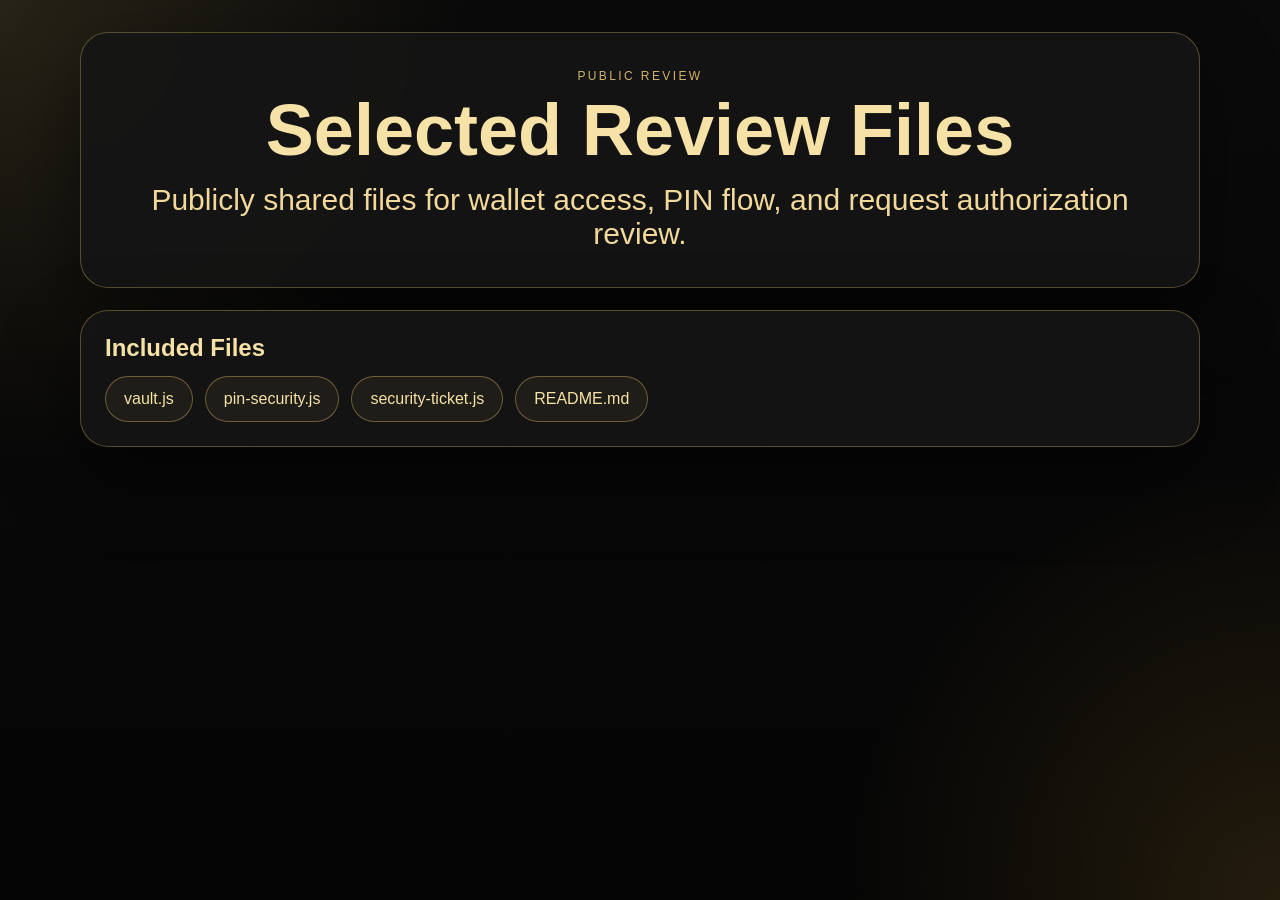
==== review/index.html @ d6dc3571 "Add files via upload Publish H-Cash Wallet v0.3.1 public page" ====
<!doctype html>
<html lang="en">
  <head>
    <meta charset="utf-8" />
    <meta name="viewport" content="width=device-width, initial-scale=1" />
    <title>H-Cash Wallet Review Files</title>
    <link rel="stylesheet" href="../styles.css" />
  </head>
  <body>
    <main class="page-shell">
      <section class="hero-card">
        <p class="eyebrow">Public Review</p>
        <h1>Selected Review Files</h1>
        <p class="hero-copy">
          Publicly shared files for wallet access, PIN flow, and request authorization review.
        </p>
      </section>

      <section class="info-card info-card--wide">
        <h2>Included Files</h2>
        <div class="inline-links">
          <a href="./vault.js">vault.js</a>
          <a href="./pin-security.js">pin-security.js</a>
          <a href="./security-ticket.js">security-ticket.js</a>
          <a href="./README.md">README.md</a>
        </div>
      </section>
    </main>
  </body>
</html>
---- styles.css ----
:root {
  --bg: #060606;
  --panel: rgba(21, 21, 21, 0.92);
  --panel-border: rgba(220, 183, 98, 0.35);
  --text: #f6e1a6;
  --muted: #d1b26a;
  --line: rgba(255, 226, 154, 0.12);
  --shadow: 0 30px 80px rgba(0, 0, 0, 0.45);
}

* {
  box-sizing: border-box;
}

body {
  margin: 0;
  min-height: 100vh;
  font-family: "Segoe UI", Tahoma, Geneva, Verdana, sans-serif;
  color: var(--text);
  background:
    radial-gradient(circle at top left, rgba(255, 215, 120, 0.12), transparent 30%),
    radial-gradient(circle at bottom right, rgba(255, 190, 70, 0.12), transparent 28%),
    linear-gradient(180deg, #0a0a0a 0%, #050505 100%);
}

.page-shell {
  width: min(1120px, calc(100% - 32px));
  margin: 0 auto;
  padding: 32px 0 56px;
}

.hero-card,
.info-card {
  background: var(--panel);
  border: 1px solid var(--panel-border);
  border-radius: 28px;
  box-shadow: var(--shadow);
  backdrop-filter: blur(10px);
}

.hero-card {
  padding: 36px 32px;
  text-align: center;
}

.eyebrow {
  margin: 0 0 10px;
  font-size: 12px;
  letter-spacing: 0.2em;
  text-transform: uppercase;
  color: var(--muted);
}

h1,
h2 {
  margin: 0;
  line-height: 1.05;
}

h1 {
  font-size: clamp(42px, 7vw, 72px);
  font-weight: 800;
}

h2 {
  font-size: 24px;
  margin-bottom: 16px;
}

.hero-copy {
  margin: 14px auto 0;
  font-size: clamp(20px, 2.6vw, 30px);
  color: #f2d89a;
}

.hero-actions,
.inline-links {
  display: flex;
  flex-wrap: wrap;
  gap: 12px;
}

.hero-actions {
  justify-content: center;
  margin-top: 24px;
}

.button,
.inline-links a {
  display: inline-flex;
  align-items: center;
  justify-content: center;
  min-height: 46px;
  padding: 0 18px;
  border-radius: 999px;
  border: 1px solid rgba(231, 190, 102, 0.4);
  color: var(--text);
  text-decoration: none;
  background: rgba(255, 215, 120, 0.05);
}

.button--primary {
  background: linear-gradient(135deg, #f3d47d, #c99a33);
  color: #18140a;
  font-weight: 700;
}

.section-grid {
  display: grid;
  grid-template-columns: repeat(2, minmax(0, 1fr));
  gap: 20px;
  margin-top: 22px;
}

.info-card {
  padding: 24px;
}

.info-card ul {
  margin: 0;
  padding-left: 18px;
  color: #efdca8;
}

.info-card li + li {
  margin-top: 10px;
}

.media-grid {
  display: grid;
  grid-template-columns: repeat(2, minmax(0, 1fr));
  gap: 18px;
  margin-top: 22px;
}

.media-grid img {
  width: 100%;
  height: 100%;
  min-height: 240px;
  object-fit: cover;
  border-radius: 26px;
  border: 1px solid var(--line);
  box-shadow: var(--shadow);
  background: #0b0b0b;
}

.info-card--wide {
  margin-top: 22px;
}

.info-card--wide p {
  margin: 0 0 16px;
  color: #efdca8;
  line-height: 1.7;
}

@media (max-width: 840px) {
  .section-grid,
  .media-grid {
    grid-template-columns: 1fr;
  }

  .hero-card,
  .info-card {
    border-radius: 22px;
  }
}
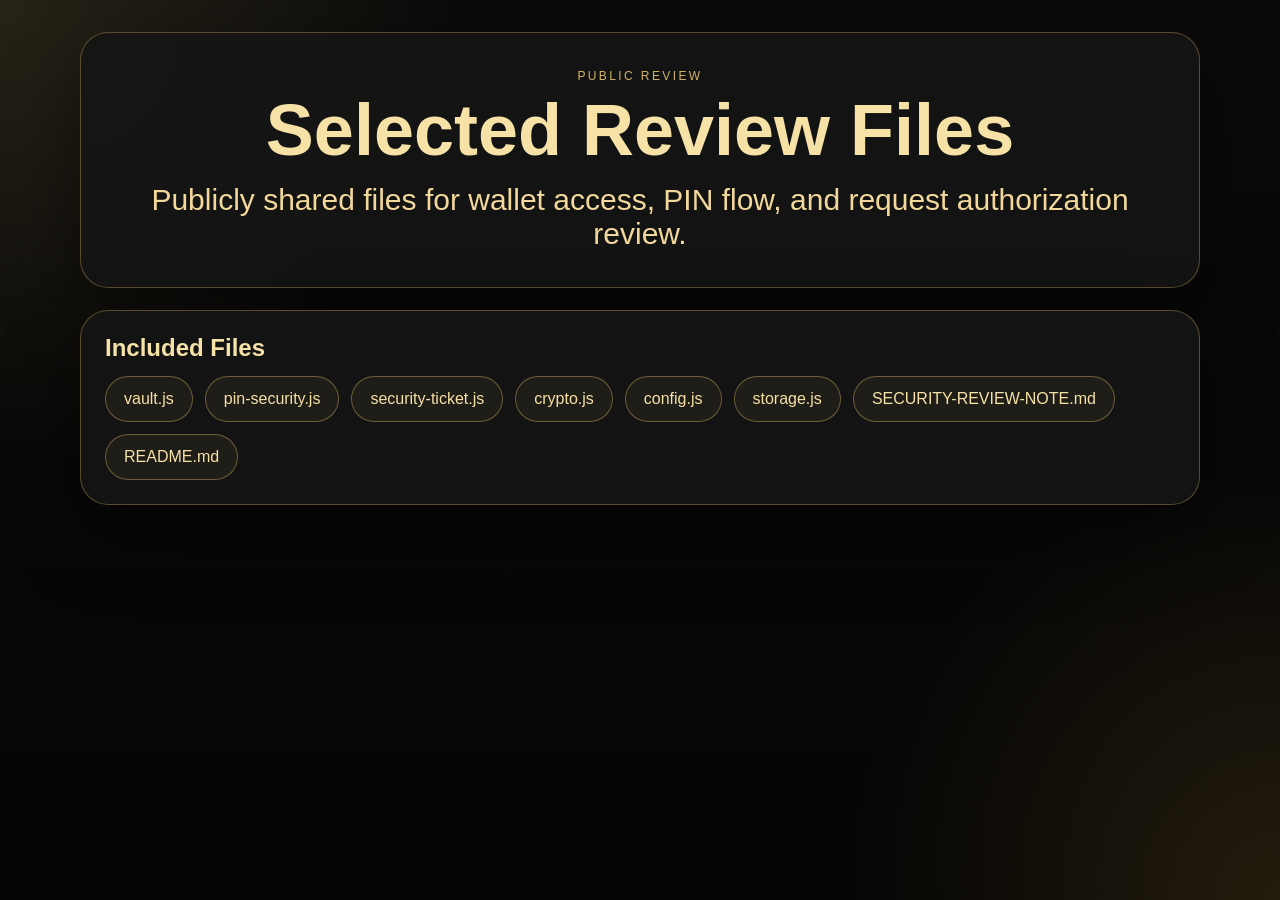
==== commit 78b241b7: "Add files via upload Expand public security review scope for H-Cash Wallet 0.3.1" ====
--- a/review/index.html
+++ b/review/index.html
@@ -22,6 +22,10 @@
           <a href="./vault.js">vault.js</a>
           <a href="./pin-security.js">pin-security.js</a>
           <a href="./security-ticket.js">security-ticket.js</a>
+          <a href="./crypto.js">crypto.js</a>
+          <a href="./config.js">config.js</a>
+          <a href="./storage.js">storage.js</a>
+          <a href="./SECURITY-REVIEW-NOTE.md">SECURITY-REVIEW-NOTE.md</a>
           <a href="./README.md">README.md</a>
         </div>
       </section>
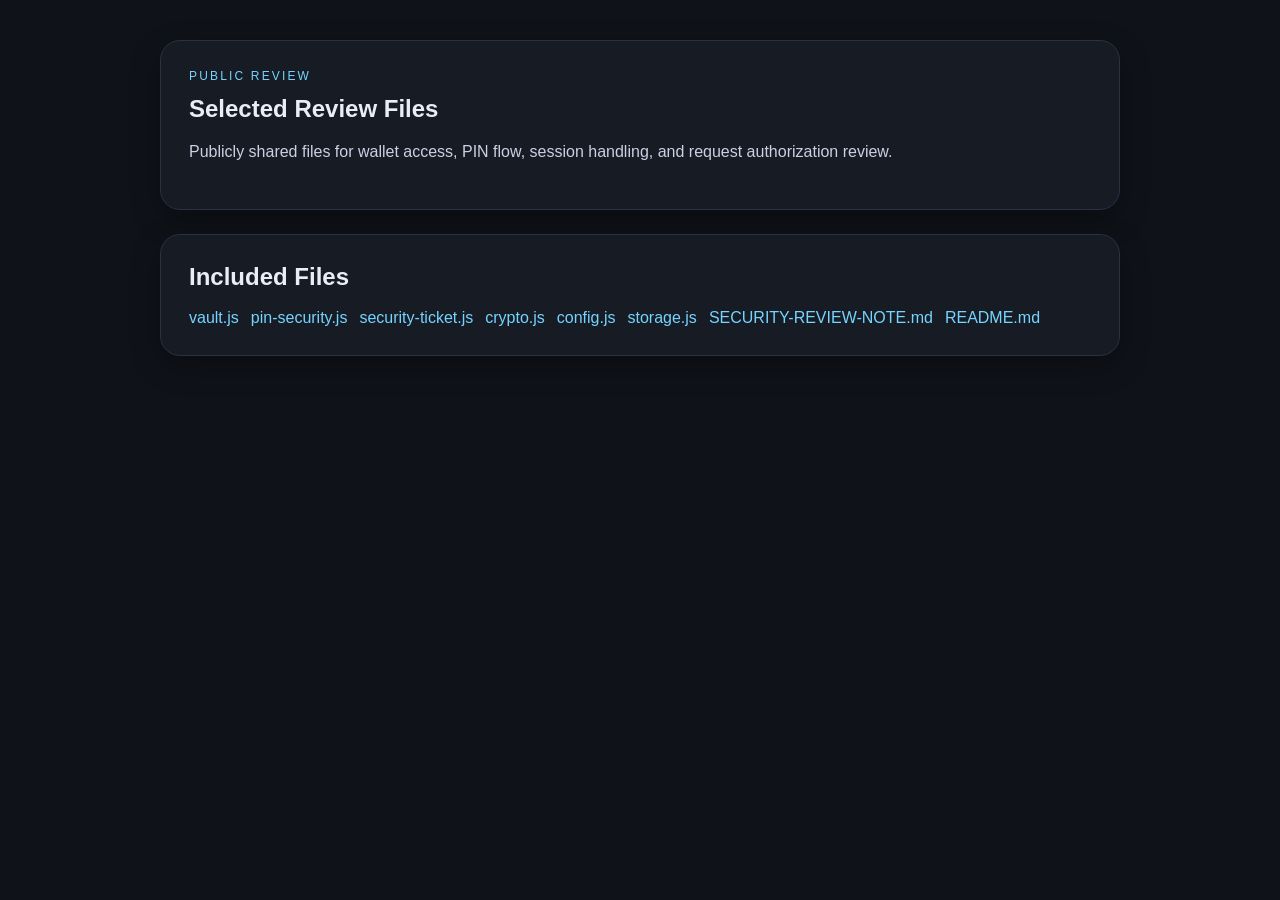
==== commit ac302b70: "Add files via upload Update GitHub Pages and review package for H-Cash Wallet 0.3.3" ====
--- a/review/index.html
+++ b/review/index.html
@@ -12,7 +12,7 @@
         <p class="eyebrow">Public Review</p>
         <h1>Selected Review Files</h1>
         <p class="hero-copy">
-          Publicly shared files for wallet access, PIN flow, and request authorization review.
+          Publicly shared files for wallet access, PIN flow, session handling, and request authorization review.
         </p>
       </section>
 
--- a/styles.css
+++ b/styles.css
@@ -1,76 +1,60 @@
-:root {
-  --bg: #060606;
-  --panel: rgba(21, 21, 21, 0.92);
-  --panel-border: rgba(220, 183, 98, 0.35);
-  --text: #f6e1a6;
-  --muted: #d1b26a;
-  --line: rgba(255, 226, 154, 0.12);
-  --shadow: 0 30px 80px rgba(0, 0, 0, 0.45);
-}
-
 * {
   box-sizing: border-box;
 }
 
 body {
   margin: 0;
-  min-height: 100vh;
-  font-family: "Segoe UI", Tahoma, Geneva, Verdana, sans-serif;
-  color: var(--text);
-  background:
-    radial-gradient(circle at top left, rgba(255, 215, 120, 0.12), transparent 30%),
-    radial-gradient(circle at bottom right, rgba(255, 190, 70, 0.12), transparent 28%),
-    linear-gradient(180deg, #0a0a0a 0%, #050505 100%);
+  font-family: "Segoe UI", Arial, sans-serif;
+  background: #0f1218;
+  color: #e8edf6;
+}
+
+a {
+  color: #76d4ff;
+  text-decoration: none;
+}
+
+a:hover {
+  text-decoration: underline;
 }
 
 .page-shell {
-  width: min(1120px, calc(100% - 32px));
+  width: min(960px, calc(100% - 32px));
   margin: 0 auto;
-  padding: 32px 0 56px;
+  padding: 40px 0 64px;
 }
 
 .hero-card,
 .info-card {
-  background: var(--panel);
-  border: 1px solid var(--panel-border);
-  border-radius: 28px;
-  box-shadow: var(--shadow);
-  backdrop-filter: blur(10px);
+  background: #171b24;
+  border: 1px solid #2a3140;
+  border-radius: 20px;
+  padding: 28px;
+  box-shadow: 0 10px 30px rgba(0, 0, 0, 0.28);
 }
 
 .hero-card {
-  padding: 36px 32px;
-  text-align: center;
+  margin-bottom: 24px;
 }
 
 .eyebrow {
-  margin: 0 0 10px;
+  margin: 0 0 12px;
+  color: #76d4ff;
   font-size: 12px;
-  letter-spacing: 0.2em;
+  letter-spacing: 0.18em;
   text-transform: uppercase;
-  color: var(--muted);
 }
 
 h1,
 h2 {
-  margin: 0;
-  line-height: 1.05;
+  margin: 0 0 12px;
 }
 
-h1 {
-  font-size: clamp(42px, 7vw, 72px);
-  font-weight: 800;
-}
-
-h2 {
-  font-size: 24px;
-  margin-bottom: 16px;
-}
-
-.hero-copy {
-  margin: 14px auto 0;
-  font-size: clamp(20px, 2.6vw, 30px);
-  color: #f2d89a;
+.hero-copy,
+.info-card p,
+.info-card li {
+  color: #c8d2e3;
+  line-height: 1.65;
 }
 
 .hero-actions,
@@ -78,90 +62,39 @@
   display: flex;
   flex-wrap: wrap;
   gap: 12px;
+  margin-top: 18px;
 }
 
-.hero-actions {
-  justify-content: center;
-  margin-top: 24px;
-}
-
-.button,
-.inline-links a {
+.button {
   display: inline-flex;
   align-items: center;
   justify-content: center;
-  min-height: 46px;
+  min-height: 42px;
   padding: 0 18px;
   border-radius: 999px;
-  border: 1px solid rgba(231, 190, 102, 0.4);
-  color: var(--text);
-  text-decoration: none;
-  background: rgba(255, 215, 120, 0.05);
+  border: 1px solid #2f96c8;
+  background: #13202a;
+  color: #dff7ff;
+  font-weight: 600;
 }
 
 .button--primary {
-  background: linear-gradient(135deg, #f3d47d, #c99a33);
-  color: #18140a;
-  font-weight: 700;
+  background: linear-gradient(180deg, #34c7ff 0%, #1494e4 100%);
+  color: #08131b;
+  border-color: transparent;
 }
 
 .section-grid {
   display: grid;
-  grid-template-columns: repeat(2, minmax(0, 1fr));
+  grid-template-columns: repeat(auto-fit, minmax(280px, 1fr));
   gap: 20px;
-  margin-top: 22px;
-}
-
-.info-card {
-  padding: 24px;
-}
-
-.info-card ul {
-  margin: 0;
-  padding-left: 18px;
-  color: #efdca8;
-}
-
-.info-card li + li {
-  margin-top: 10px;
-}
-
-.media-grid {
-  display: grid;
-  grid-template-columns: repeat(2, minmax(0, 1fr));
-  gap: 18px;
-  margin-top: 22px;
-}
-
-.media-grid img {
-  width: 100%;
-  height: 100%;
-  min-height: 240px;
-  object-fit: cover;
-  border-radius: 26px;
-  border: 1px solid var(--line);
-  box-shadow: var(--shadow);
-  background: #0b0b0b;
 }
 
 .info-card--wide {
-  margin-top: 22px;
+  margin-top: 24px;
 }
 
-.info-card--wide p {
-  margin: 0 0 16px;
-  color: #efdca8;
-  line-height: 1.7;
+ul {
+  margin: 0;
+  padding-left: 18px;
 }
-
-@media (max-width: 840px) {
-  .section-grid,
-  .media-grid {
-    grid-template-columns: 1fr;
-  }
-
-  .hero-card,
-  .info-card {
-    border-radius: 22px;
-  }
-}
